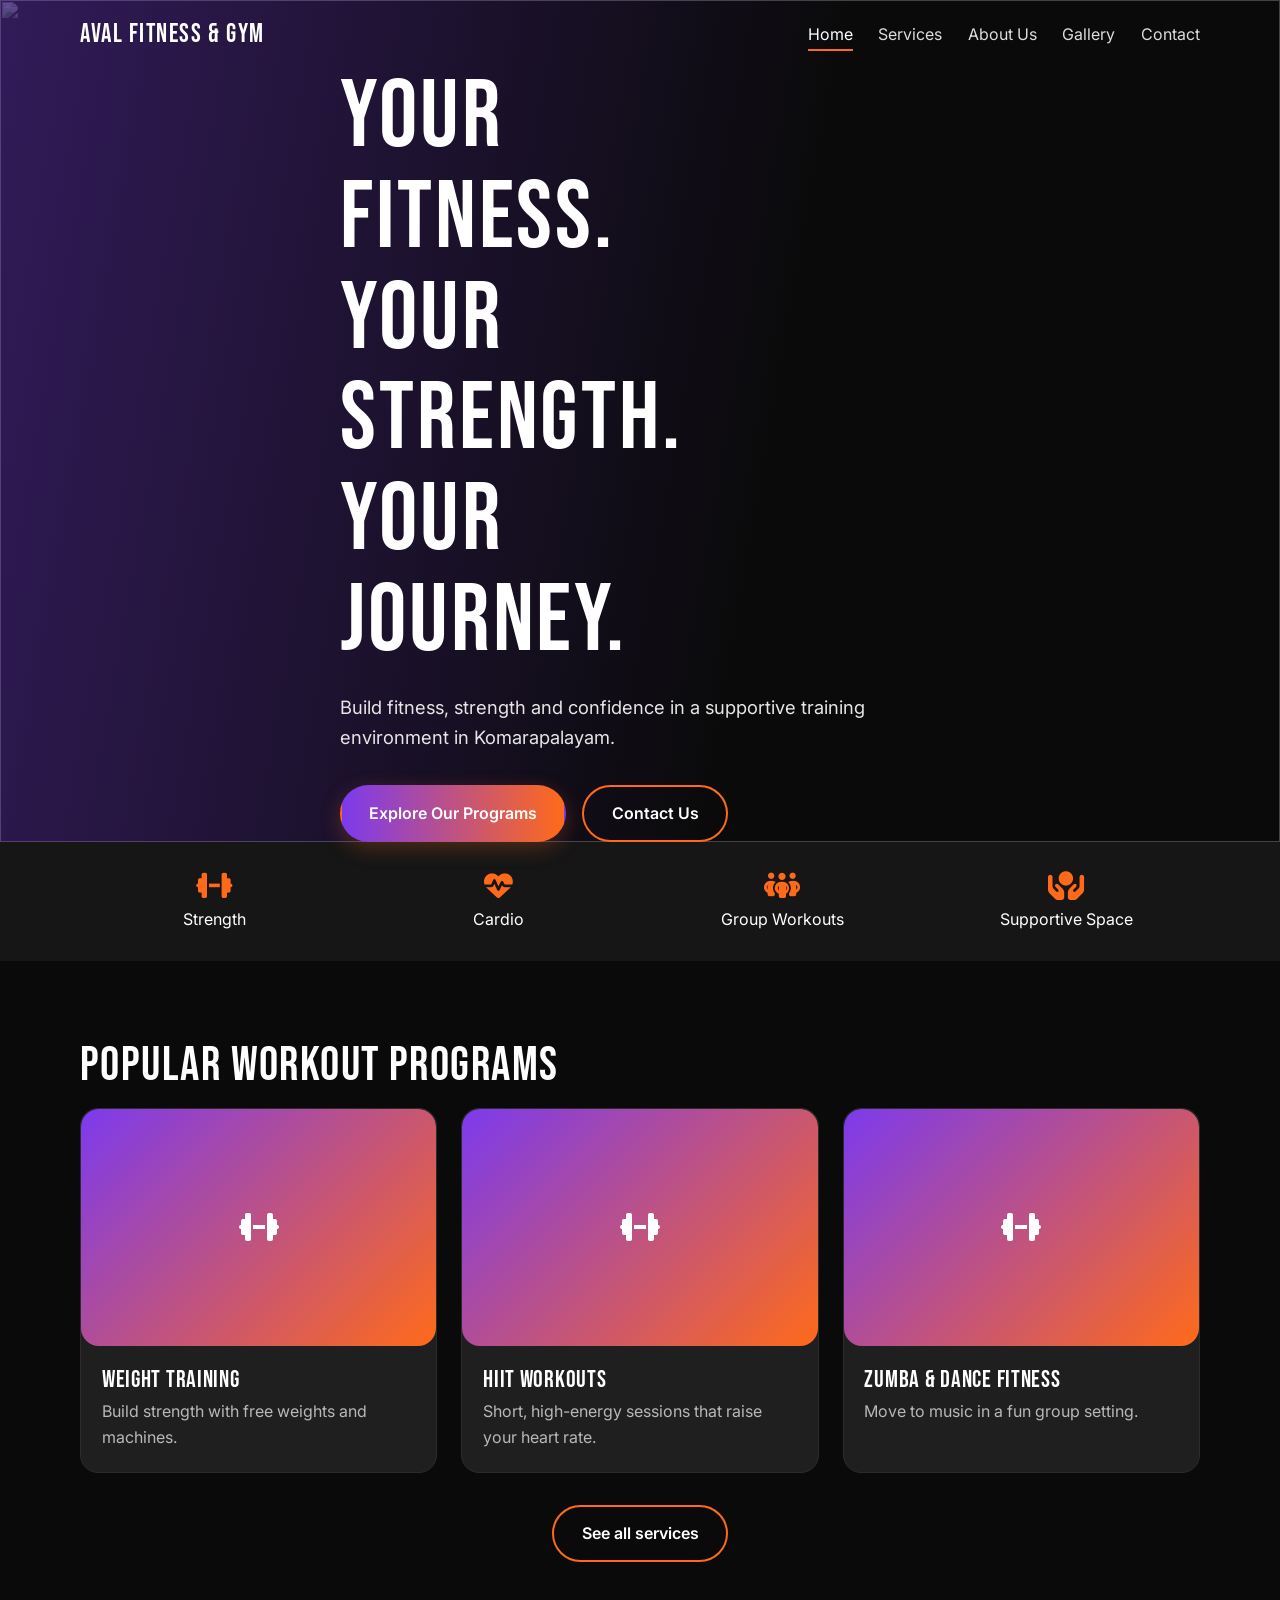
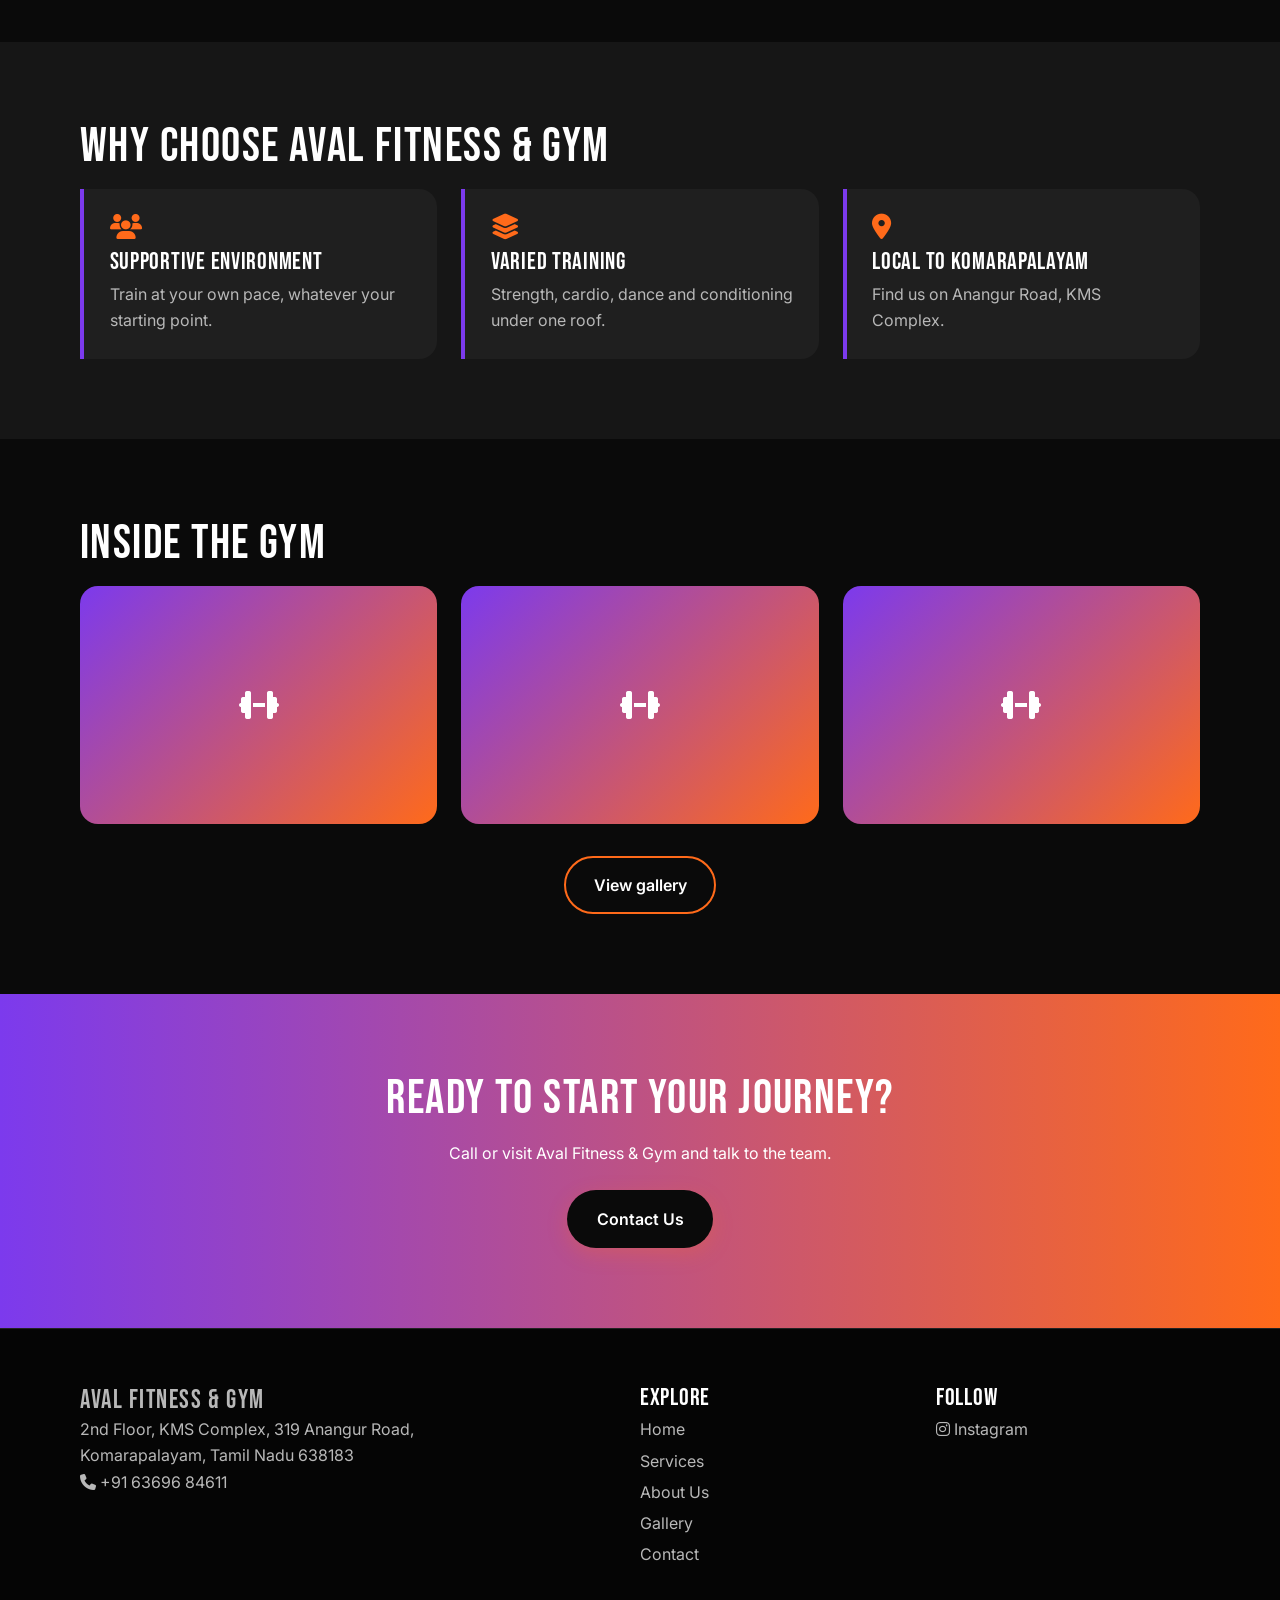
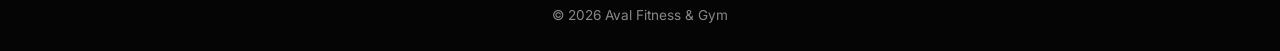
==== aval-fitness-gym/index.html @ e589dd03 "Initial fitness gym website Co-authored-by: Copilot <223556219+Copilot@users.noreply.github.com>" ====
<!DOCTYPE html>
<html lang="en"><head><meta charset="utf-8"><meta name="viewport" content="width=device-width,initial-scale=1">
<title>Home | Aval Fitness &amp; Gym, Komarapalayam</title><meta name="description" content="Aval Fitness & Gym in Komarapalayam: strength, cardio, group workouts and a supportive training environment.">
<meta property="og:title" content="Home | Aval Fitness &amp; Gym"><meta property="og:description" content="Aval Fitness & Gym in Komarapalayam: strength, cardio, group workouts and a supportive training environment.">
<link rel="preconnect" href="https://fonts.googleapis.com"><link rel="preconnect" href="https://fonts.gstatic.com" crossorigin>
<link href="https://fonts.googleapis.com/css2?family=Bebas+Neue&family=Inter:wght@400;600&display=swap" rel="stylesheet">
<link rel="stylesheet" href="https://cdnjs.cloudflare.com/ajax/libs/font-awesome/6.5.2/css/all.min.css">
<link rel="stylesheet" href="css/style.css"></head><body>
<a class="skip" href="#main">Skip to content</a><header id="site-header"></header>
<main id="main">
<section class="hero"><img class="bg" src="https://images.unsplash.com/photo-1534438327276-14e5300c3a48?auto=format&fit=crop&w=1600&q=70" alt="" width="1600" height="900"><div class="wrap"><h1>YOUR FITNESS. YOUR STRENGTH. YOUR JOURNEY.</h1>
<p>Build fitness, strength and confidence in a supportive training environment in Komarapalayam.</p>
<div class="btns"><a class="btn btn-primary" href="services.html">Explore Our Programs</a><a class="btn btn-secondary" href="contact.html">Contact Us</a></div></div></section>
<section class="strip"><div class="wrap grid4"><div><i class="fa-solid fa-dumbbell"></i>Strength</div><div><i class="fa-solid fa-heart-pulse"></i>Cardio</div><div><i class="fa-solid fa-people-group"></i>Group Workouts</div><div><i class="fa-solid fa-hands-holding-circle"></i>Supportive Space</div></div></section>
<section class="sec"><div class="wrap"><h2 class="reveal">Popular workout programs</h2><div class="grid3">
<article class="card reveal"><img src="https://images.unsplash.com/photo-1517963879433-6ad2b056d712?auto=format&fit=crop&w=900&q=70" alt="Lifting in a gym" width="900" height="600" loading="lazy"><div><h3>Weight Training</h3><p>Build strength with free weights and machines.</p></div></article>
<article class="card reveal"><img src="https://images.unsplash.com/photo-1571019613454-1cb2f99b2d8b?auto=format&fit=crop&w=900&q=70" alt="Intense workout session" width="900" height="600" loading="lazy"><div><h3>HIIT Workouts</h3><p>Short, high-energy sessions that raise your heart rate.</p></div></article>
<article class="card reveal"><img src="https://images.unsplash.com/photo-1518611012118-696072aa579a?auto=format&fit=crop&w=900&q=70" alt="Group fitness class" width="900" height="600" loading="lazy"><div><h3>Zumba &amp; Dance Fitness</h3><p>Move to music in a fun group setting.</p></div></article></div>
<p class="center"><a class="btn btn-secondary" href="services.html">See all services</a></p></div></section>
<section class="sec alt"><div class="wrap"><h2 class="reveal">Why choose Aval Fitness &amp; Gym</h2><div class="grid3">
<div class="feat reveal"><i class="fa-solid fa-users"></i><h3>Supportive environment</h3><p>Train at your own pace, whatever your starting point.</p></div>
<div class="feat reveal"><i class="fa-solid fa-layer-group"></i><h3>Varied training</h3><p>Strength, cardio, dance and conditioning under one roof.</p></div>
<div class="feat reveal"><i class="fa-solid fa-location-dot"></i><h3>Local to Komarapalayam</h3><p>Find us on Anangur Road, KMS Complex.</p></div></div></div></section>
<section class="sec"><div class="wrap"><h2 class="reveal">Inside the gym</h2><div class="grid3 prev"><img src="https://images.unsplash.com/photo-1540497077202-7c8a3999166f?auto=format&fit=crop&w=900&q=70" alt="Gym interior with equipment" width="900" height="600" loading="lazy"><img src="https://images.unsplash.com/photo-1517836357463-d25dfeac3438?auto=format&fit=crop&w=900&q=70" alt="Person training in a gym" width="900" height="600" loading="lazy"><img src="https://images.unsplash.com/photo-1534438327276-14e5300c3a48?auto=format&fit=crop&w=900&q=70" alt="Weights racks in a gym" width="900" height="600" loading="lazy"></div><p class="center"><a class="btn btn-secondary" href="gallery.html">View gallery</a></p></div></section><section class="cta"><div class="wrap reveal"><h2>Ready to start your journey?</h2><p>Call or visit Aval Fitness &amp; Gym and talk to the team.</p><a class="btn btn-primary" href="contact.html">Contact Us</a></div></section></main><footer id="site-footer"></footer>
<button id="top" aria-label="Back to top"><i class="fa-solid fa-arrow-up"></i></button>
<script src="js/script.js"></script></body></html>
---- aval-fitness-gym/css/style.css ----
:root{--black:#0a0a0a;--charcoal:#161616;--card:#1f1f1f;--purple:#7c3aed;--orange:#ff6a1a;--muted:#b8b8b8;--grad:linear-gradient(90deg,var(--purple),var(--orange));--r:18px}
*{box-sizing:border-box;margin:0}html{scroll-behavior:smooth}
body{background:var(--black);color:#fff;font:400 1rem/1.65 Inter,system-ui,sans-serif;overflow-x:hidden}
img{max-width:100%;height:auto;display:block}a{color:inherit}
h1,h2,h3{font-family:'Bebas Neue',Impact,sans-serif;letter-spacing:.03em;line-height:1.05;font-weight:400}
h1{font-size:clamp(2.8rem,9vw,6rem)}h2{font-size:clamp(2rem,5vw,3rem);margin-bottom:1rem}h3{font-size:1.5rem;margin-bottom:.4rem}
p{color:var(--muted)}.wrap{max-width:1160px;margin:auto;padding:0 1.25rem}.center{text-align:center;margin-top:2rem}
:focus-visible{outline:3px solid var(--orange);outline-offset:3px}
.skip{position:absolute;left:-999px}.skip:focus{left:8px;top:8px;background:#fff;color:#000;padding:.5rem;z-index:99}
header{position:sticky;top:0;z-index:50;transition:.3s}header.s{background:rgba(10,10,10,.85);backdrop-filter:blur(10px);box-shadow:0 1px 0 #2a2a2a}
.nav{display:flex;justify-content:space-between;align-items:center;height:68px}
.logo{font:1.6rem 'Bebas Neue';text-decoration:none;letter-spacing:.06em}.nav ul{display:flex;gap:1.6rem;list-style:none;padding:0}
.nav ul a{text-decoration:none;color:#ddd;padding:.3rem 0;border-bottom:2px solid transparent}.nav ul a:hover,.nav ul a[aria-current]{color:#fff;border-color:var(--orange)}
#menu{display:none;background:none;border:0;color:#fff;font-size:1.5rem;cursor:pointer}
.btn{display:inline-block;padding:.85rem 1.7rem;border-radius:50px;font-weight:600;text-decoration:none;border:2px solid transparent;cursor:pointer;font-size:1rem;color:#fff;transition:transform .2s,box-shadow .2s}
.btn:hover{transform:translateY(-2px)}.btn-primary{background:var(--grad);box-shadow:0 6px 20px rgba(255,106,26,.25)}
.btn-secondary{border-color:var(--orange);background:transparent}.btn-secondary:hover{background:var(--orange)}.sm{padding:.5rem 1.2rem;font-size:.9rem}
.hero{position:relative;min-height:92vh;display:flex;align-items:center;margin-top:-68px;padding-top:68px}
.hero .bg{position:absolute;inset:0;width:100%;height:100%;object-fit:cover;z-index:-1;filter:brightness(.35)}
.hero:after{content:"";position:absolute;inset:0;background:linear-gradient(100deg,rgba(124,58,237,.35),transparent 60%);z-index:-1}
.hero h1{max-width:12ch}.hero p{max-width:50ch;font-size:1.15rem;color:#e6e6e6;margin:1.2rem 0 2rem}.btns{display:flex;gap:1rem;flex-wrap:wrap}
.strip{background:var(--charcoal)}.grid4{display:grid;grid-template-columns:repeat(4,1fr);text-align:center;padding:1.8rem 1.25rem;gap:1rem}
.grid4 i{display:block;font-size:1.8rem;color:var(--orange);margin-bottom:.4rem}
.sec{padding:5rem 0}.alt{background:var(--charcoal)}.grid3{display:grid;grid-template-columns:repeat(3,1fr);gap:1.5rem}
.card{background:var(--card);border-radius:var(--r);overflow:hidden;border:1px solid #2c2c2c;transition:transform .3s,box-shadow .3s}
.card:hover{transform:translateY(-6px);box-shadow:0 12px 32px rgba(124,58,237,.35)}.card img{aspect-ratio:3/2;object-fit:cover;width:100%}
.card>div{padding:1.3rem}.card h3 i{color:var(--orange);font-size:1.1rem}.card .btn{margin-top:1rem}
.feat{padding:1.6rem;border-left:4px solid var(--purple);background:var(--card);border-radius:0 var(--r) var(--r) 0}.feat i{color:var(--orange);font-size:1.6rem;margin-bottom:.6rem}
.prev img,.gi img{aspect-ratio:3/2;object-fit:cover;width:100%;border-radius:var(--r)}
.page-head{padding:5rem 0 2rem;background:radial-gradient(circle at 80% 0,rgba(124,58,237,.4),transparent 60%),var(--charcoal)}
.page-head p{font-size:1.1rem}.page-head h1{font-size:clamp(2.6rem,7vw,4.5rem)}
.split{display:grid;grid-template-columns:1fr 1fr;gap:3rem;align-items:start}.split h3{margin-top:1.5rem}
.split img{border-radius:var(--r)}.big img{width:100%;max-height:480px;object-fit:cover}
.cta{padding:5rem 0;text-align:center;background:var(--grad)}.cta p{color:#fff;margin-bottom:1.5rem}.cta .btn-primary{background:#0a0a0a}
.gi{background:none;border:0;padding:0;cursor:zoom-in;overflow:hidden;border-radius:var(--r)}.gi img{transition:transform .4s}.gi:hover img{transform:scale(1.08)}
#lb{position:fixed;inset:0;background:rgba(0,0,0,.92);z-index:100;display:flex;align-items:center;justify-content:center;padding:1rem}#lb[hidden]{display:none}
#lb img{max-height:90vh;max-width:95vw;border-radius:12px;object-fit:contain}#lbx{position:absolute;top:1rem;right:1rem;background:#fff;border:0;border-radius:50%;width:44px;height:44px;font-size:1.2rem;cursor:pointer}
address{font-style:normal;color:var(--muted);margin-bottom:1rem}.map{width:100%;height:280px;border:0;border-radius:var(--r);margin-top:1rem}
form{background:var(--card);padding:1.8rem;border-radius:var(--r)}label{display:block;margin:1rem 0 .3rem;font-weight:600}
input,textarea{width:100%;padding:.8rem;border-radius:10px;border:1px solid #444;background:var(--black);color:#fff;font:inherit}
input.bad,textarea.bad{border-color:#ff5c5c}.err{color:#ff8a8a;font-size:.85rem;display:block;min-height:1rem}form .btn{margin-top:1rem}
#ok{margin-top:1rem;padding:.8rem;border-radius:10px;background:#1b3a2a;color:#b9f6ca}
footer{background:#050505;padding:3.5rem 0 1.5rem;border-top:1px solid #222}.fg{display:grid;grid-template-columns:2fr 1fr 1fr;gap:2rem}
footer ul{list-style:none;padding:0}footer li{margin:.3rem 0}footer a{color:var(--muted);text-decoration:none}footer a:hover{color:#fff}
.copy{text-align:center;margin-top:2rem;font-size:.85rem;color:#888}
.fb{background:linear-gradient(135deg,var(--purple),var(--orange));display:flex;align-items:center;justify-content:center;color:#fff;font-size:2rem;aspect-ratio:3/2;border-radius:var(--r)}
#top{position:fixed;right:1rem;bottom:1rem;width:46px;height:46px;border-radius:50%;border:0;background:var(--grad);color:#fff;cursor:pointer;opacity:0;pointer-events:none;transition:.3s;z-index:40}#top.on{opacity:1;pointer-events:auto}
.reveal{opacity:0;transform:translateY(24px);transition:opacity .6s,transform .6s}.reveal.in{opacity:1;transform:none}
@media(max-width:860px){.grid3{grid-template-columns:1fr 1fr}.split,.fg{grid-template-columns:1fr}.grid4{grid-template-columns:1fr 1fr}
#menu{display:block}.nav ul{display:none;position:absolute;top:68px;left:0;right:0;flex-direction:column;background:#0a0a0a;padding:1rem 1.25rem 1.5rem}.nav ul.open{display:flex}}
@media(max-width:560px){.grid3{grid-template-columns:1fr}.sec{padding:3.5rem 0}.logo{font-size:1.25rem}}
@media(prefers-reduced-motion:reduce){*{transition:none!important;animation:none!important;scroll-behavior:auto!important}.reveal{opacity:1;transform:none}}
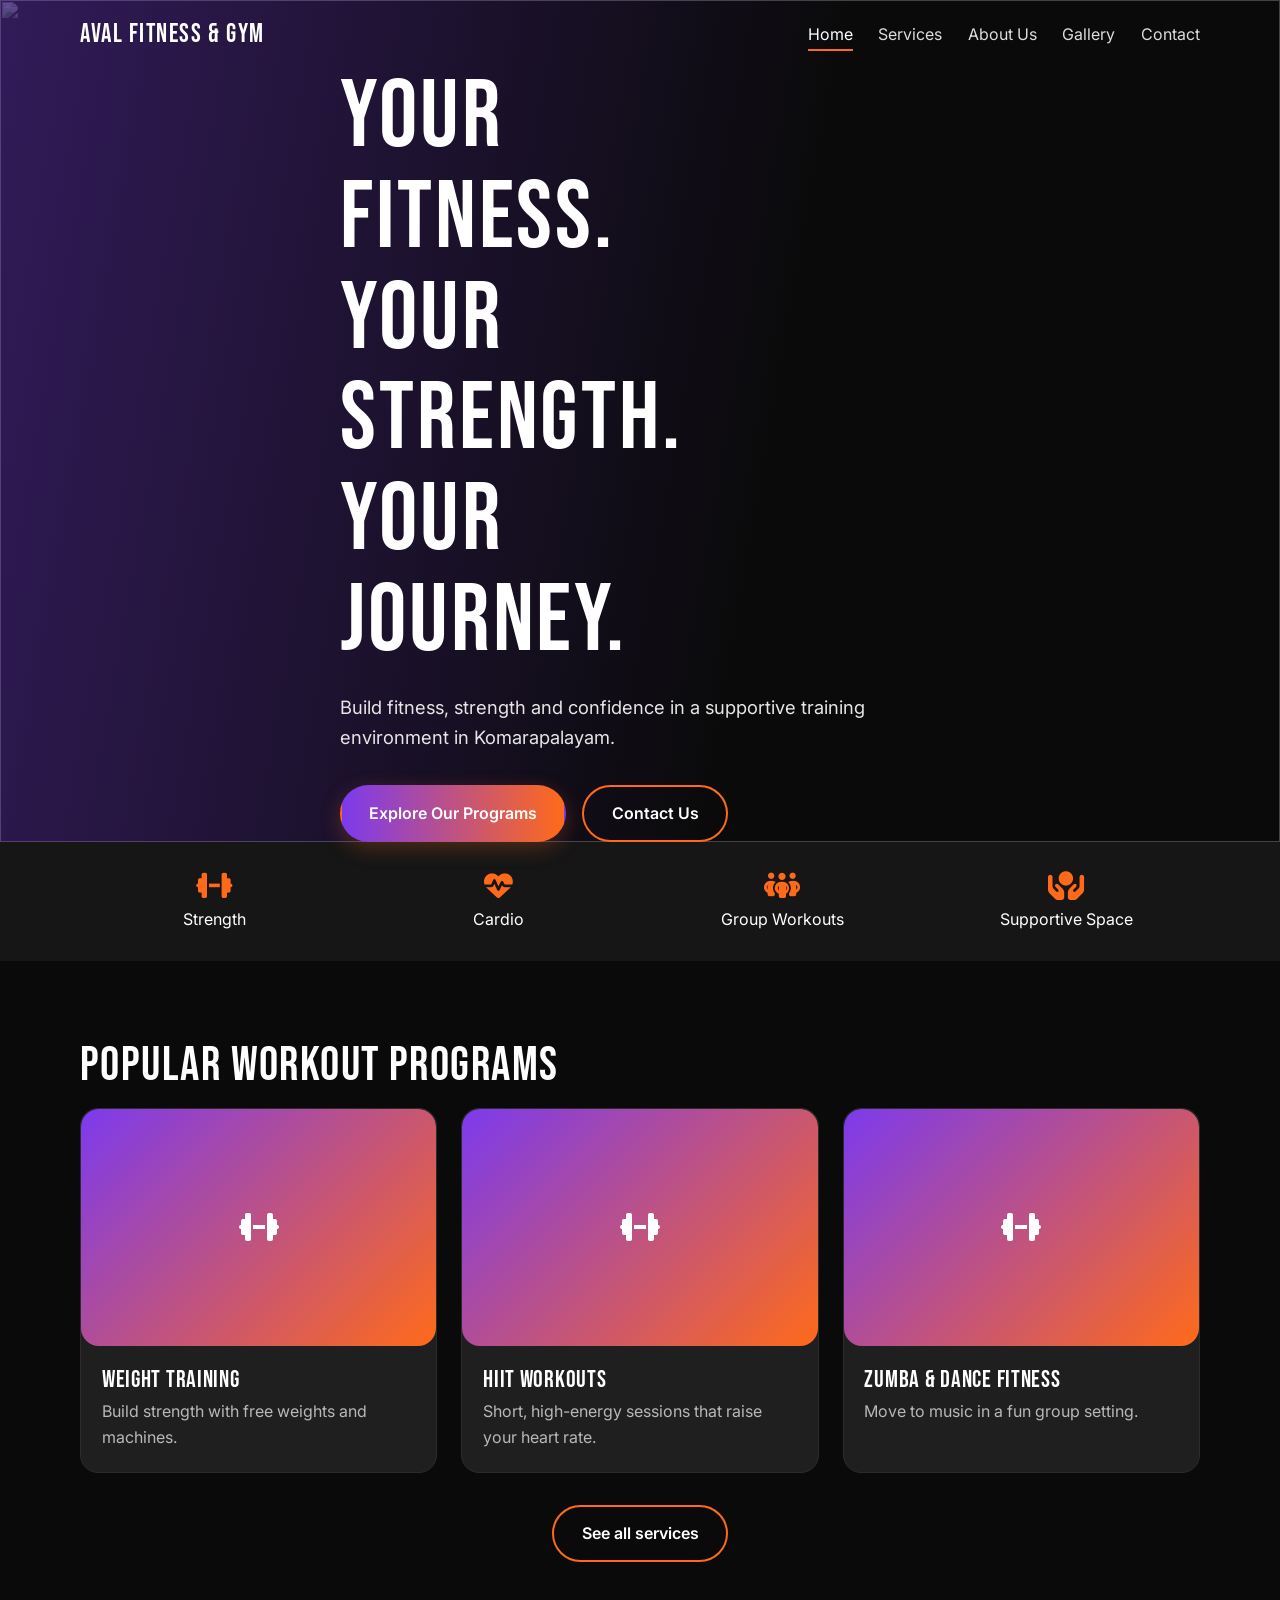
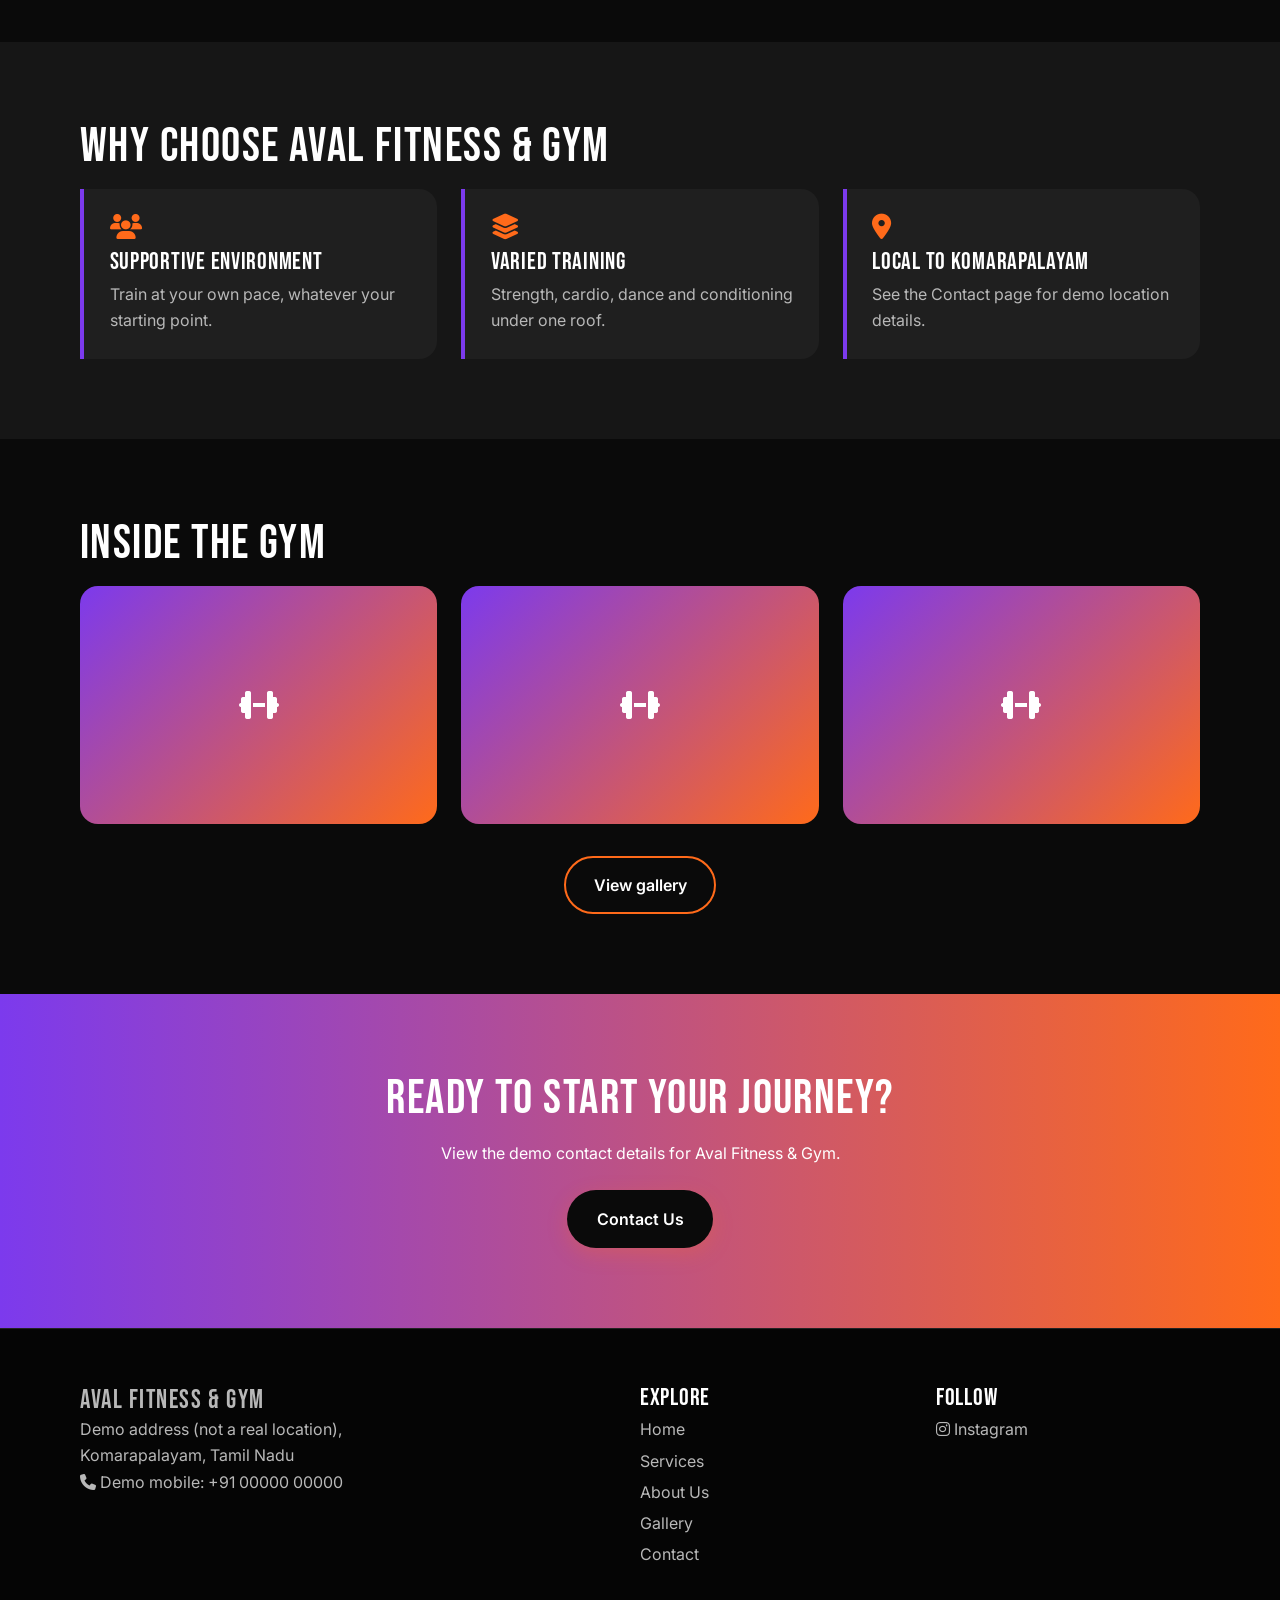
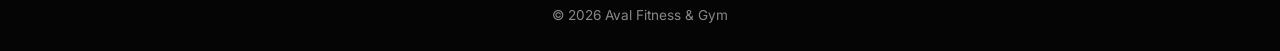
==== commit 7b829eb5: "Replace contact details with demo placeholders Co-authored-by: Copilot <223556219+Copilot@users.nore" ====
--- a/aval-fitness-gym/index.html
+++ b/aval-fitness-gym/index.html
@@ -20,7 +20,7 @@
 <section class="sec alt"><div class="wrap"><h2 class="reveal">Why choose Aval Fitness &amp; Gym</h2><div class="grid3">
 <div class="feat reveal"><i class="fa-solid fa-users"></i><h3>Supportive environment</h3><p>Train at your own pace, whatever your starting point.</p></div>
 <div class="feat reveal"><i class="fa-solid fa-layer-group"></i><h3>Varied training</h3><p>Strength, cardio, dance and conditioning under one roof.</p></div>
-<div class="feat reveal"><i class="fa-solid fa-location-dot"></i><h3>Local to Komarapalayam</h3><p>Find us on Anangur Road, KMS Complex.</p></div></div></div></section>
-<section class="sec"><div class="wrap"><h2 class="reveal">Inside the gym</h2><div class="grid3 prev"><img src="https://images.unsplash.com/photo-1540497077202-7c8a3999166f?auto=format&fit=crop&w=900&q=70" alt="Gym interior with equipment" width="900" height="600" loading="lazy"><img src="https://images.unsplash.com/photo-1517836357463-d25dfeac3438?auto=format&fit=crop&w=900&q=70" alt="Person training in a gym" width="900" height="600" loading="lazy"><img src="https://images.unsplash.com/photo-1534438327276-14e5300c3a48?auto=format&fit=crop&w=900&q=70" alt="Weights racks in a gym" width="900" height="600" loading="lazy"></div><p class="center"><a class="btn btn-secondary" href="gallery.html">View gallery</a></p></div></section><section class="cta"><div class="wrap reveal"><h2>Ready to start your journey?</h2><p>Call or visit Aval Fitness &amp; Gym and talk to the team.</p><a class="btn btn-primary" href="contact.html">Contact Us</a></div></section></main><footer id="site-footer"></footer>
+<div class="feat reveal"><i class="fa-solid fa-location-dot"></i><h3>Local to Komarapalayam</h3><p>See the Contact page for demo location details.</p></div></div></div></section>
+<section class="sec"><div class="wrap"><h2 class="reveal">Inside the gym</h2><div class="grid3 prev"><img src="https://images.unsplash.com/photo-1540497077202-7c8a3999166f?auto=format&fit=crop&w=900&q=70" alt="Gym interior with equipment" width="900" height="600" loading="lazy"><img src="https://images.unsplash.com/photo-1517836357463-d25dfeac3438?auto=format&fit=crop&w=900&q=70" alt="Person training in a gym" width="900" height="600" loading="lazy"><img src="https://images.unsplash.com/photo-1534438327276-14e5300c3a48?auto=format&fit=crop&w=900&q=70" alt="Weights racks in a gym" width="900" height="600" loading="lazy"></div><p class="center"><a class="btn btn-secondary" href="gallery.html">View gallery</a></p></div></section><section class="cta"><div class="wrap reveal"><h2>Ready to start your journey?</h2><p>View the demo contact details for Aval Fitness &amp; Gym.</p><a class="btn btn-primary" href="contact.html">Contact Us</a></div></section></main><footer id="site-footer"></footer>
 <button id="top" aria-label="Back to top"><i class="fa-solid fa-arrow-up"></i></button>
 <script src="js/script.js"></script></body></html>
